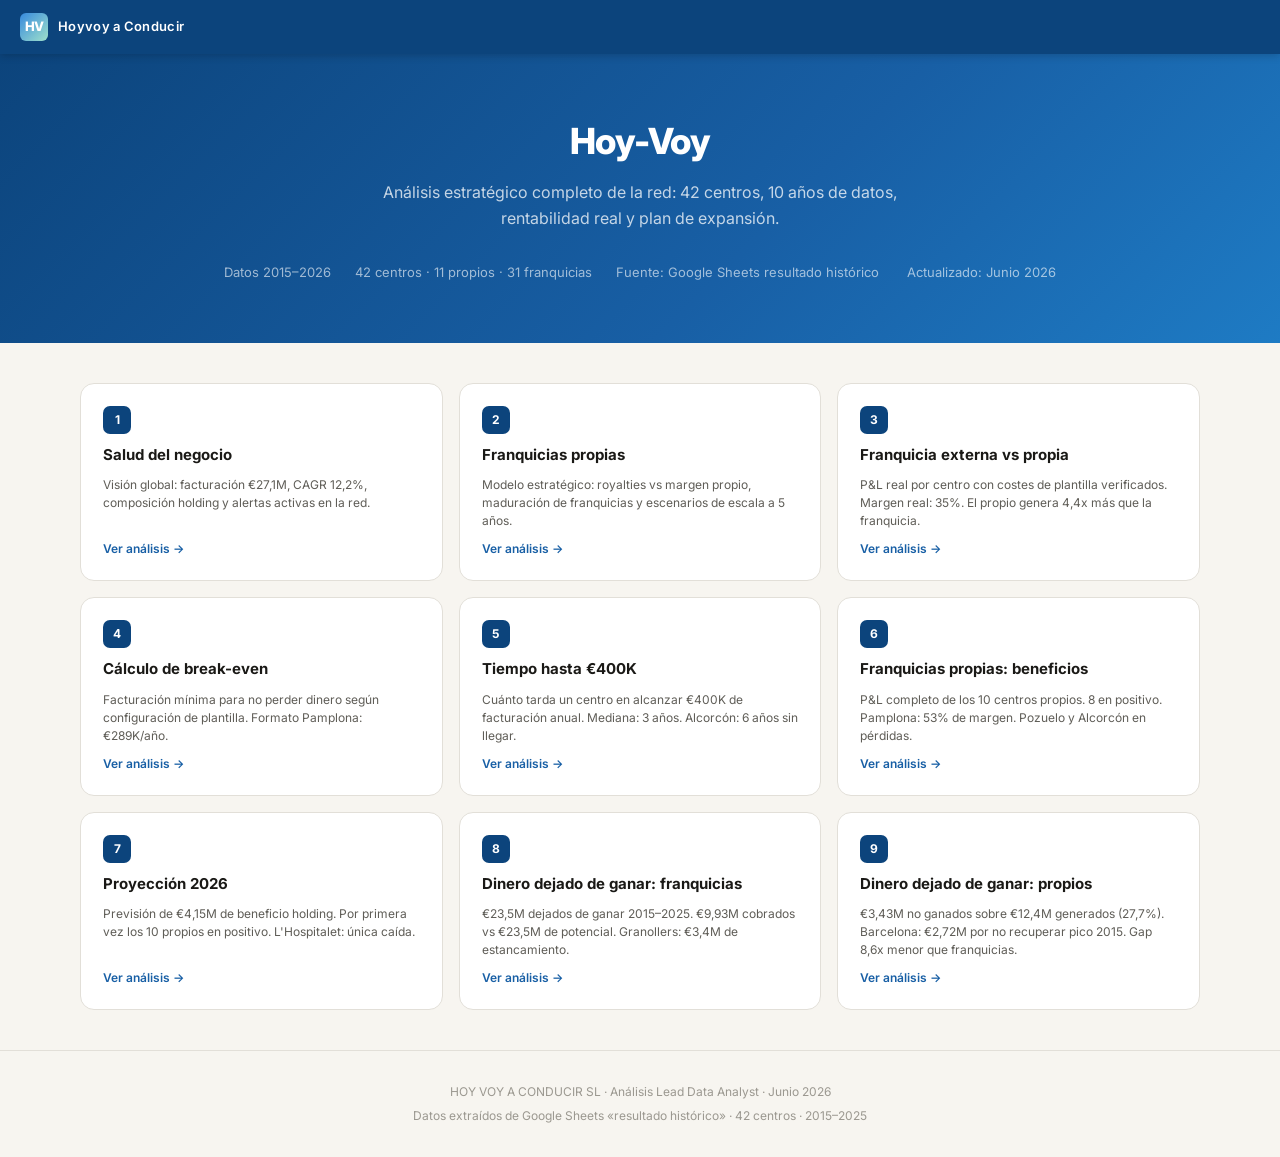
==== index.html @ 57c3301b "First deploy" ====
<!DOCTYPE html>
<html lang="es">
<head>
    <meta charset="UTF-8">
    <meta name="viewport" content="width=device-width,initial-scale=1.0">
    <title>Hoyvoy</title>
    <link href="https://fonts.googleapis.com/css2?family=Inter:wght@400;500;600;700;800&display=swap" rel="stylesheet">
    <link rel="stylesheet" href="css/styles.css">
    <link rel="icon"
          href="data:image/svg+xml,<svg xmlns='http://www.w3.org/2000/svg' viewBox='0 0 32 32'><rect width='32' height='32' rx='6' fill='%230C447C'/><text x='6' y='23' font-size='18' font-weight='900' font-family='system-ui' fill='white'>HV</text></svg>">
    <style>
        .hero {
            background: linear-gradient(135deg, #0C447C 0%, #185FA5 60%, #1E7BC4 100%);
            padding: 60px 40px;
            text-align: center;
            color: #fff;
        }

        .hero-title {
            font-size: 36px;
            font-weight: 800;
            letter-spacing: -0.5px;
            margin-bottom: 12px;
        }

        .hero-sub {
            font-size: 16px;
            color: rgba(255, 255, 255, .75);
            max-width: 560px;
            margin: 0 auto 32px;
            line-height: 1.6;
        }

        .hero-meta {
            display: flex;
            gap: 24px;
            justify-content: center;
            flex-wrap: wrap;
        }

        .hero-meta span {
            font-size: 13px;
            color: rgba(255, 255, 255, .6);
            display: flex;
            align-items: center;
            gap: 6px;
        }

        .grid {
            display: grid;
            grid-template-columns:repeat(auto-fill, minmax(280px, 1fr));
            gap: 16px;
            padding: 40px;
            max-width: 1200px;
            margin: 0 auto;
        }

        .card {
            background: #fff;
            border: 1px solid var(--border);
            border-radius: var(--radius-lg);
            padding: 22px;
            text-decoration: none;
            color: inherit;
            transition: all .2s;
            display: flex;
            flex-direction: column;
            gap: 10px;
        }

        .card:hover {
            border-color: var(--red);
            box-shadow: 0 8px 24px rgba(12, 68, 124, .12);
            transform: translateY(-2px);
        }

        .card-num {
            width: 28px;
            height: 28px;
            border-radius: 7px;
            background: var(--blue-dark);
            color: #fff;
            font-size: 12px;
            font-weight: 700;
            display: flex;
            align-items: center;
            justify-content: center;
        }

        .card-title {
            font-size: 15px;
            font-weight: 700;
            color: var(--text);
        }

        .card-desc {
            font-size: 12px;
            color: var(--text-2);
            line-height: 1.5;
            flex: 1;
        }

        .card-arrow {
            font-size: 12px;
            color: var(--blue-mid);
            font-weight: 600;
        }

        .footer {
            text-align: center;
            padding: 32px;
            color: var(--text-3);
            font-size: 12px;
            border-top: 1px solid var(--border);
        }
    </style>
</head>
<body>
<nav class="topbar">
    <a href="index.html" class="topbar-logo">
        <div class="logo-mark">HV</div>
        <div>
            <div class="logo-text">Hoyvoy a Conducir</div>
        </div>
    </a>
</nav>

<div class="hero">
    <h1 class="hero-title">Hoy-Voy</h1>
    <p class="hero-sub">Análisis estratégico completo de la red: 42 centros, 10 años de datos, rentabilidad real y plan
        de expansión.</p>
    <div class="hero-meta">
        <span> Datos 2015–2026</span>
        <span> 42 centros · 11 propios · 31 franquicias</span>
        <span> Fuente: Google Sheets resultado histórico</span>
        <span>️ Actualizado: Junio 2026</span>
    </div>
</div>

<div class="grid">
    <a href="hoyvoy_business_intelligence_dashboard.html" class="card">
        <div class="card-num">1</div>
        <div class="card-title">Salud del negocio</div>
        <div class="card-desc">Visión global: facturación €27,1M, CAGR 12,2%, composición holding y alertas activas en
            la red.
        </div>
        <div class="card-arrow">Ver análisis →</div>
    </a>
    <a href="hoyvoy_modelo_negocio_estrategico.html" class="card">
        <div class="card-num">2</div>
        <div class="card-title">Franquicias propias</div>
        <div class="card-desc">Modelo estratégico: royalties vs margen propio, maduración de franquicias y escenarios de
            escala a 5 años.
        </div>
        <div class="card-arrow">Ver análisis →</div>
    </a>
    <a href="hoyvoy_rentabilidad_real_propios.html" class="card">
        <div class="card-num">3</div>
        <div class="card-title">Franquicia externa vs propia</div>
        <div class="card-desc">P&L real por centro con costes de plantilla verificados. Margen real: 35%. El propio
            genera 4,4x más que la franquicia.
        </div>
        <div class="card-arrow">Ver análisis →</div>
    </a>
    <a href="hoyvoy_breakeven_centro_propio.html" class="card">
        <div class="card-num">4</div>
        <div class="card-title">Cálculo de break-even</div>
        <div class="card-desc">Facturación mínima para no perder dinero según configuración de plantilla. Formato
            Pamplona: €289K/año.
        </div>
        <div class="card-arrow">Ver análisis →</div>
    </a>
    <a href="hoyvoy_tiempo_400k.html" class="card">
        <div class="card-num">5</div>
        <div class="card-title">Tiempo hasta €400K</div>
        <div class="card-desc">Cuánto tarda un centro en alcanzar €400K de facturación anual. Mediana: 3 años. Alcorcón:
            6 años sin llegar.
        </div>
        <div class="card-arrow">Ver análisis →</div>
    </a>
    <a href="hoyvoy_propios_rentabilidad.html" class="card">
        <div class="card-num">6</div>
        <div class="card-title">Franquicias propias: beneficios</div>
        <div class="card-desc">P&L completo de los 10 centros propios. 8 en positivo. Pamplona: 53% de margen. Pozuelo y
            Alcorcón en pérdidas.
        </div>
        <div class="card-arrow">Ver análisis →</div>
    </a>
    <a href="hoyvoy_proyeccion_2026.html" class="card">
        <div class="card-num">7</div>
        <div class="card-title">Proyección 2026</div>
        <div class="card-desc">Previsión de €4,15M de beneficio holding. Por primera vez los 10 propios en positivo.
            L'Hospitalet: única caída.
        </div>
        <div class="card-arrow">Ver análisis →</div>
    </a>
    <a href="hoyvoy_dinero_perdido_franquicias.html" class="card">
        <div class="card-num">8</div>
        <div class="card-title">Dinero dejado de ganar: franquicias</div>
        <div class="card-desc">€23,5M dejados de ganar 2015–2025. €9,93M cobrados vs €23,5M de potencial. Granollers:
            €3,4M de estancamiento.
        </div>
        <div class="card-arrow">Ver análisis →</div>
    </a>
    <a href="hoyvoy_propios_dinero_perdido.html" class="card">
        <div class="card-num">9</div>
        <div class="card-title">Dinero dejado de ganar: propios</div>
        <div class="card-desc">€3,43M no ganados sobre €12,4M generados (27,7%). Barcelona: €2,72M por no recuperar pico
            2015. Gap 8,6x menor que franquicias.
        </div>
        <div class="card-arrow">Ver análisis →</div>
    </a>
</div>

<footer class="footer">
    <p>HOY VOY A CONDUCIR SL · Análisis Lead Data Analyst · Junio 2026</p>
    <p style="margin-top:6px">Datos extraídos de Google Sheets «resultado histórico» · 42 centros · 2015–2025</p>
</footer>
<script src="js/utils.js"></script>
<script src="js/nav.js"></script>
</body>
</html>
---- css/styles.css ----
/* ============================================================
   HOYVOY BUSINESS INTELLIGENCE — Estilos globales
   Paleta: Azul marino #0C447C | Azul medio #185FA5 | Azul claro #378ADD
           Verde #3B6D11 | Ámbar #BA7517 | Rojo #A32D2D
           Fondo #F7F5F0 | Superficie #FFFFFF | Borde #E2DFD8
   ============================================================ */

*, *::before, *::after { box-sizing: border-box; margin: 0; padding: 0; }

:root {
  --blue-dark:   #0C447C;
  --blue-mid:    #185FA5;
  --blue-light:  #378ADD;
  --blue-pale:   #B5D4F4;
  --green:       #3B6D11;
  --green-pale:  #EAF3DE;
  --amber:       #BA7517;
  --amber-pale:  #FAEEDA;
  --red:         #A32D2D;
  --red-pale:    #FCEBEB;
  --bg:          #F7F5F0;
  --surface:     #FFFFFF;
  --border:      #E2DFD8;
  --text:        #1A1916;
  --text-2:      #5F5D57;
  --text-3:      #9B9890;
  --radius-sm:   6px;
  --radius-md:   10px;
  --radius-lg:   14px;
  --shadow-sm:   0 1px 3px rgba(0,0,0,.07);
  --shadow-md:   0 4px 16px rgba(0,0,0,.10);
  --font-sans:   'Inter', system-ui, -apple-system, sans-serif;
  --font-mono:   'JetBrains Mono', 'Fira Code', monospace;
}

html { font-size: 16px; scroll-behavior: smooth; }
body {
  font-family: var(--font-sans);
  background: var(--bg);
  color: var(--text);
  line-height: 1.5;
  min-height: 100vh;
}

/* ── TOPBAR ── */
.topbar {
  position: sticky; top: 0; z-index: 100;
  background: var(--blue-dark);
  display: flex; align-items: center;
  gap: 12px;
  padding: 0 20px;
  height: 54px;
  box-shadow: 0 2px 8px rgba(0,0,0,.18);
  overflow: hidden;
}
.topbar-logo {
  display: flex; align-items: center; gap: 10px;
  text-decoration: none;
  flex-shrink: 0;
}
.topbar-logo .logo-mark {
  width: 28px; height: 28px; border-radius: 6px;
  background: linear-gradient(135deg, #378ADD, #9FE1CB);
  display: flex; align-items: center; justify-content: center;
  font-size: 13px; font-weight: 800; color: #fff;
  letter-spacing: -0.5px;
}
.topbar-logo .logo-text {
  font-size: 13px; font-weight: 600; color: #fff;
  letter-spacing: 0.3px;
}
.topbar-logo .logo-sub {
  font-size: 10px; color: rgba(255,255,255,.5);
  letter-spacing: 1px; text-transform: uppercase;
}
.topbar-nav {
  display: flex; align-items: center; gap: 2px;
  overflow-x: auto;
  scrollbar-width: none;
  flex: 1;
  min-width: 0;
}
.topbar-nav::-webkit-scrollbar { display: none; }
.topbar-nav a {
  color: rgba(255,255,255,.65);
  text-decoration: none;
  font-size: 11.5px;
  padding: 5px 8px;
  border-radius: var(--radius-sm);
  transition: all .15s;
  white-space: nowrap;
  flex-shrink: 0;
}
.topbar-nav a:hover { background: rgba(255,255,255,.1); color: #fff; }
.topbar-nav a.active { background: rgba(255,255,255,.15); color: #fff; font-weight: 600; }

/* ── SIDEBAR (índice lateral) ── */
.layout {
  display: grid;
  grid-template-columns: 220px 1fr;
  min-height: calc(100vh - 54px);
}
.sidebar {
  background: var(--surface);
  border-right: 1px solid var(--border);
  padding: 24px 16px;
  position: sticky; top: 54px;
  height: calc(100vh - 54px);
  overflow-y: auto;
}
.sidebar-section {
  font-size: 10px; font-weight: 700; letter-spacing: 1px;
  text-transform: uppercase; color: var(--text-3);
  padding: 0 8px; margin: 20px 0 6px;
}
.sidebar-section:first-child { margin-top: 0; }
.sidebar a {
  display: flex; align-items: center; gap: 8px;
  color: var(--text-2);
  text-decoration: none;
  font-size: 12.5px;
  padding: 7px 10px;
  border-radius: var(--radius-sm);
  transition: all .15s;
  line-height: 1.3;
}
.sidebar a:hover { background: var(--bg); color: var(--text); }
.sidebar a.active {
  background: #EBF3FB;
  color: var(--blue-mid);
  font-weight: 600;
}
.sidebar a .num {
  font-size: 10px; font-weight: 700;
  background: var(--blue-pale);
  color: var(--blue-dark);
  width: 18px; height: 18px;
  border-radius: 4px;
  display: flex; align-items: center; justify-content: center;
  flex-shrink: 0;
}
.sidebar a.active .num { background: var(--blue-mid); color: #fff; }

/* ── MAIN CONTENT ── */
.main { padding: 32px 36px; max-width: 1100px; }

/* ── PAGE HEADER ── */
.page-header {
  margin-bottom: 28px;
  padding-bottom: 20px;
  border-bottom: 1px solid var(--border);
}
.page-eyebrow {
  font-size: 11px; font-weight: 700; letter-spacing: 1.2px;
  text-transform: uppercase; color: var(--blue-mid);
  margin-bottom: 6px;
}
.page-title {
  font-size: 26px; font-weight: 700;
  color: var(--text); line-height: 1.2;
  margin-bottom: 8px;
}
.page-subtitle {
  font-size: 14px; color: var(--text-2); line-height: 1.5;
}
.page-meta {
  display: flex; gap: 16px; margin-top: 12px; flex-wrap: wrap;
}
.page-meta-item {
  font-size: 11px; color: var(--text-3);
  display: flex; align-items: center; gap: 4px;
}

/* ── KPI GRID ── */
.kpi-grid {
  display: grid;
  grid-template-columns: repeat(auto-fit, minmax(160px, 1fr));
  gap: 12px;
  margin-bottom: 28px;
}
.kpi-card {
  background: var(--surface);
  border: 1px solid var(--border);
  border-radius: var(--radius-md);
  padding: 16px 18px;
  box-shadow: var(--shadow-sm);
}
.kpi-card.highlight { border-color: var(--blue-mid); border-width: 2px; }
.kpi-label {
  font-size: 11px; color: var(--text-3);
  font-weight: 500; margin-bottom: 4px; line-height: 1.3;
}
.kpi-value {
  font-size: 24px; font-weight: 700;
  line-height: 1; margin-bottom: 4px;
  color: var(--blue-dark);
}
.kpi-value.green { color: var(--green); }
.kpi-value.red   { color: var(--red);   }
.kpi-value.amber { color: var(--amber); }
.kpi-sub {
  font-size: 11px; color: var(--text-3); line-height: 1.4;
}

/* ── CHART CARD ── */
.chart-card {
  background: var(--surface);
  border: 1px solid var(--border);
  border-radius: var(--radius-lg);
  padding: 20px 22px;
  margin-bottom: 20px;
  box-shadow: var(--shadow-sm);
}
.chart-title {
  font-size: 13px; font-weight: 600; color: var(--text);
  margin-bottom: 4px;
}
.chart-sub {
  font-size: 11px; color: var(--text-3);
  margin-bottom: 14px;
}
.chart-legend {
  display: flex; gap: 14px; flex-wrap: wrap;
  margin-top: 10px;
}
.chart-legend-item {
  display: flex; align-items: center; gap: 5px;
  font-size: 11px; color: var(--text-2);
}
.legend-dot {
  width: 10px; height: 10px;
  border-radius: 2px; flex-shrink: 0;
}

/* ── TAB NAV ── */
.tab-nav {
  display: flex; gap: 6px; flex-wrap: wrap;
  margin-bottom: 20px;
  border-bottom: 1px solid var(--border);
  padding-bottom: 12px;
}
.tab-btn {
  background: none;
  border: 1px solid var(--border);
  border-radius: var(--radius-sm);
  padding: 6px 14px;
  font-size: 12px; font-weight: 500;
  color: var(--text-2);
  cursor: pointer;
  transition: all .15s;
  font-family: var(--font-sans);
}
.tab-btn:hover { border-color: var(--blue-light); color: var(--blue-mid); }
.tab-btn.active {
  background: var(--blue-mid);
  border-color: var(--blue-mid);
  color: #fff;
}
.tab-content { display: none; }
.tab-content.active { display: block; }

/* ── ALERT / INSIGHT CARDS ── */
.insight { border-radius: var(--radius-md); padding: 14px 16px; margin-bottom: 10px; }
.insight-title { font-size: 13px; font-weight: 600; margin-bottom: 4px; }
.insight-body  { font-size: 12px; line-height: 1.6; color: var(--text-2); }
.insight.red    { background: var(--red-pale);   border-left: 4px solid var(--red);   }
.insight.amber  { background: var(--amber-pale); border-left: 4px solid var(--amber); }
.insight.green  { background: var(--green-pale); border-left: 4px solid var(--green); }
.insight.blue   { background: #E6F1FB;           border-left: 4px solid var(--blue-mid); }

/* ── BADGE / PILL ── */
.badge {
  display: inline-flex; align-items: center;
  font-size: 10px; font-weight: 600; padding: 2px 8px;
  border-radius: 20px; white-space: nowrap;
}
.badge.green { background: var(--green-pale); color: var(--green); }
.badge.red   { background: var(--red-pale);   color: var(--red);   }
.badge.amber { background: var(--amber-pale); color: var(--amber); }
.badge.blue  { background: #E6F1FB;           color: var(--blue-mid); }
.badge.dark  { background: var(--blue-dark);  color: #fff; }

/* ── DATA TABLE ── */
.data-table {
  width: 100%; border-collapse: collapse;
  font-size: 12px;
}
.data-table th {
  text-align: left; padding: 8px 12px;
  font-size: 11px; font-weight: 600; color: var(--text-3);
  border-bottom: 1px solid var(--border);
  white-space: nowrap;
}
.data-table td {
  padding: 8px 12px;
  border-bottom: 1px solid var(--border);
  color: var(--text-2);
}
.data-table tr:last-child td { border-bottom: none; }
.data-table tr:hover td { background: var(--bg); }
.data-table td.strong { font-weight: 600; color: var(--text); }
.data-table td.mono { font-family: var(--font-mono); font-size: 11px; }
.data-table tfoot td {
  font-weight: 700; color: var(--text);
  border-top: 1px solid var(--border);
  border-bottom: none;
}

/* ── TWO-COLUMN GRID ── */
.col-2 { display: grid; grid-template-columns: 1fr 1fr; gap: 16px; }
.col-3 { display: grid; grid-template-columns: 1fr 1fr 1fr; gap: 12px; }

/* ── PHASE BLOCK ── */
.phase-block {
  border-radius: var(--radius-lg);
  overflow: hidden;
  margin-bottom: 16px;
  box-shadow: var(--shadow-sm);
}
.phase-header {
  padding: 10px 16px;
  font-size: 12px; font-weight: 700; color: #fff;
}
.phase-body {
  background: var(--surface);
  border: 1px solid var(--border);
  border-top: none;
  padding: 14px 16px;
}
.phase-action {
  display: flex; gap: 12px;
  padding: 10px 0;
  border-bottom: 1px solid var(--border);
}
.phase-action:last-child { border-bottom: none; }
.phase-action-icon { font-size: 18px; flex-shrink: 0; margin-top: 1px; }
.phase-action-title { font-size: 13px; font-weight: 600; margin-bottom: 3px; }
.phase-action-desc  { font-size: 12px; color: var(--text-2); line-height: 1.5; }

/* ── PROGRESS BAR ── */
.progress-wrap { background: var(--border); border-radius: 4px; height: 6px; }
.progress-fill { height: 6px; border-radius: 4px; }

/* ── RESPONSIVE ── */
@media (max-width: 900px) {
  .layout { grid-template-columns: 1fr; }
  .sidebar { display: none; }
  .main { padding: 20px 16px; }
  .kpi-grid { grid-template-columns: repeat(2, 1fr); }
  .col-2, .col-3 { grid-template-columns: 1fr; }
  .topbar-nav { display: none; }
}
@media (max-width: 480px) {
  .kpi-grid { grid-template-columns: 1fr; }
  .page-title { font-size: 20px; }
}

/* ── UTILITIES ── */
.mt-4  { margin-top:  4px; }
.mt-8  { margin-top:  8px; }
.mt-12 { margin-top: 12px; }
.mt-16 { margin-top: 16px; }
.mt-24 { margin-top: 24px; }
.mb-4  { margin-bottom:  4px; }
.mb-8  { margin-bottom:  8px; }
.mb-12 { margin-bottom: 12px; }
.mb-16 { margin-bottom: 16px; }
.mb-20 { margin-bottom: 20px; }
.text-right { text-align: right; }
.text-center { text-align: center; }
.text-sm  { font-size: 11px; }
.text-xs  { font-size: 10px; }
.text-muted { color: var(--text-3); }
.text-green { color: var(--green); }
.text-red   { color: var(--red);   }
.text-amber { color: var(--amber); }
.text-blue  { color: var(--blue-mid); }
.font-bold  { font-weight: 700; }
.surface-card {
  background: var(--surface);
  border: 1px solid var(--border);
  border-radius: var(--radius-md);
  padding: 16px;
  box-shadow: var(--shadow-sm);
}
.divider {
  border: none;
  border-top: 1px solid var(--border);
  margin: 20px 0;
}
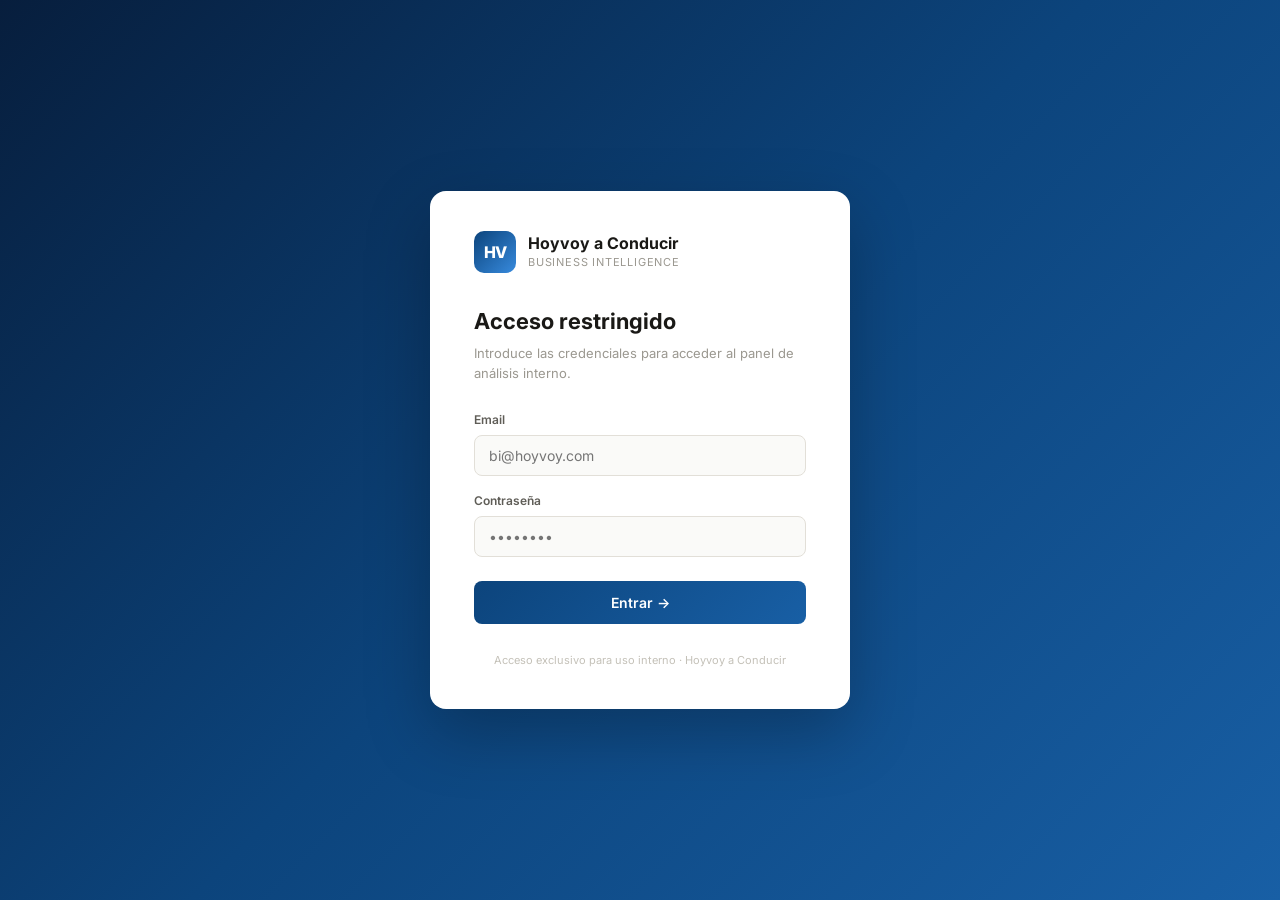
==== commit d0aa8c77: "add auth" ====
--- a/index.html
+++ b/index.html
@@ -6,217 +6,287 @@
     <title>Hoyvoy</title>
     <link href="https://fonts.googleapis.com/css2?family=Inter:wght@400;500;600;700;800&display=swap" rel="stylesheet">
     <link rel="stylesheet" href="css/styles.css">
-    <link rel="icon"
-          href="data:image/svg+xml,<svg xmlns='http://www.w3.org/2000/svg' viewBox='0 0 32 32'><rect width='32' height='32' rx='6' fill='%230C447C'/><text x='6' y='23' font-size='18' font-weight='900' font-family='system-ui' fill='white'>HV</text></svg>">
+    <link rel="icon" href="data:image/svg+xml,<svg xmlns='http://www.w3.org/2000/svg' viewBox='0 0 32 32'><rect width='32' height='32' rx='6' fill='%230C447C'/><text x='6' y='23' font-size='18' font-weight='900' font-family='system-ui' fill='white'>HV</text></svg>">
     <style>
-        .hero {
-            background: linear-gradient(135deg, #0C447C 0%, #185FA5 60%, #1E7BC4 100%);
-            padding: 60px 40px;
-            text-align: center;
-            color: #fff;
-        }
-
-        .hero-title {
-            font-size: 36px;
-            font-weight: 800;
-            letter-spacing: -0.5px;
-            margin-bottom: 12px;
-        }
-
-        .hero-sub {
-            font-size: 16px;
-            color: rgba(255, 255, 255, .75);
-            max-width: 560px;
-            margin: 0 auto 32px;
-            line-height: 1.6;
-        }
-
-        .hero-meta {
-            display: flex;
-            gap: 24px;
-            justify-content: center;
-            flex-wrap: wrap;
-        }
-
-        .hero-meta span {
-            font-size: 13px;
-            color: rgba(255, 255, 255, .6);
-            display: flex;
-            align-items: center;
-            gap: 6px;
-        }
-
-        .grid {
-            display: grid;
-            grid-template-columns:repeat(auto-fill, minmax(280px, 1fr));
-            gap: 16px;
-            padding: 40px;
-            max-width: 1200px;
-            margin: 0 auto;
-        }
-
-        .card {
-            background: #fff;
-            border: 1px solid var(--border);
-            border-radius: var(--radius-lg);
-            padding: 22px;
-            text-decoration: none;
-            color: inherit;
-            transition: all .2s;
-            display: flex;
-            flex-direction: column;
-            gap: 10px;
-        }
-
-        .card:hover {
-            border-color: var(--red);
-            box-shadow: 0 8px 24px rgba(12, 68, 124, .12);
-            transform: translateY(-2px);
-        }
-
-        .card-num {
-            width: 28px;
-            height: 28px;
-            border-radius: 7px;
-            background: var(--blue-dark);
-            color: #fff;
-            font-size: 12px;
-            font-weight: 700;
+        /* ─── LOGIN ─────────────────────────────────────── */
+        .login-wrap {
+            min-height: 100vh;
             display: flex;
             align-items: center;
             justify-content: center;
-        }
-
-        .card-title {
-            font-size: 15px;
-            font-weight: 700;
-            color: var(--text);
-        }
-
-        .card-desc {
-            font-size: 12px;
-            color: var(--text-2);
-            line-height: 1.5;
-            flex: 1;
-        }
-
-        .card-arrow {
-            font-size: 12px;
-            color: var(--blue-mid);
-            font-weight: 600;
-        }
-
-        .footer {
-            text-align: center;
-            padding: 32px;
-            color: var(--text-3);
-            font-size: 12px;
-            border-top: 1px solid var(--border);
-        }
+            background: linear-gradient(135deg, #071E3D 0%, #0C447C 50%, #185FA5 100%);
+            padding: 24px;
+        }
+        .login-card {
+            background: #fff;
+            border-radius: 16px;
+            padding: 40px 44px;
+            width: 100%;
+            max-width: 420px;
+            box-shadow: 0 24px 64px rgba(0,0,0,.25);
+        }
+        .login-logo {
+            display: flex;
+            align-items: center;
+            gap: 12px;
+            margin-bottom: 32px;
+        }
+        .login-logo-mark {
+            width: 42px; height: 42px;
+            border-radius: 10px;
+            background: linear-gradient(135deg, #0C447C, #378ADD);
+            display: flex; align-items: center; justify-content: center;
+            font-size: 16px; font-weight: 800; color: #fff; letter-spacing: -0.5px;
+        }
+        .login-logo-text { font-size: 16px; font-weight: 700; color: #1A1916; line-height: 1.2; }
+        .login-logo-sub  { font-size: 11px; color: #9B9890; letter-spacing: 0.8px; text-transform: uppercase; }
+        .login-title     { font-size: 22px; font-weight: 700; color: #1A1916; margin-bottom: 6px; }
+        .login-subtitle  { font-size: 13px; color: #9B9890; margin-bottom: 28px; line-height: 1.5; }
+        .login-field     { margin-bottom: 16px; }
+        .login-label     { display: block; font-size: 12px; font-weight: 600; color: #5F5D57; margin-bottom: 6px; }
+        .login-input {
+            width: 100%; padding: 11px 14px;
+            border: 1.5px solid #E2DFD8; border-radius: 8px;
+            font-size: 14px; font-family: inherit; color: #1A1916;
+            background: #FAFAF8; outline: none;
+            transition: border-color .15s, box-shadow .15s;
+            box-sizing: border-box;
+        }
+        .login-input:focus {
+            border-color: #185FA5;
+            box-shadow: 0 0 0 3px rgba(24,95,165,.12);
+            background: #fff;
+        }
+        .login-btn {
+            width: 100%; padding: 13px;
+            background: linear-gradient(135deg, #0C447C, #185FA5);
+            color: #fff; border: none; border-radius: 8px;
+            font-size: 14px; font-weight: 600; font-family: inherit;
+            cursor: pointer; margin-top: 8px;
+            transition: opacity .15s, transform .1s;
+        }
+        .login-btn:hover  { opacity: .92; }
+        .login-btn:active { transform: scale(.99); }
+        .login-error {
+            display: none;
+            background: #FCEBEB; border: 1px solid #E24B4A; color: #A32D2D;
+            border-radius: 8px; padding: 10px 14px;
+            font-size: 12px; margin-top: 14px; text-align: center;
+        }
+        .login-footer {
+            text-align: center; font-size: 11px;
+            color: #C4C1B8; margin-top: 28px;
+        }
+        @keyframes shake {
+            0%,100% { transform: translateX(0); }
+            20%      { transform: translateX(-8px); }
+            40%      { transform: translateX(8px); }
+            60%      { transform: translateX(-6px); }
+            80%      { transform: translateX(6px); }
+        }
+        .shake { animation: shake .4s ease; }
+
+        /* ─── DASHBOARD ──────────────────────────────────── */
+        .dashboard-wrap { display: none; }
+        .dash-topbar {
+            display: flex; align-items: center; justify-content: space-between;
+            padding: 0 28px; height: 54px;
+            background: #0C447C;
+            box-shadow: 0 2px 8px rgba(0,0,0,.18);
+        }
+        .dash-topbar-left { display: flex; align-items: center; gap: 10px; text-decoration: none; }
+        .logo-mark-top {
+            width: 28px; height: 28px; border-radius: 6px;
+            background: linear-gradient(135deg, #378ADD, #9FE1CB);
+            display: flex; align-items: center; justify-content: center;
+            font-size: 13px; font-weight: 800; color: #fff; letter-spacing: -0.5px;
+        }
+        .logo-text-top  { font-size: 13px; font-weight: 600; color: #fff; }
+        .dash-user { display: flex; align-items: center; gap: 12px; font-size: 12px; color: rgba(255,255,255,.65); }
+        .logout-btn {
+            background: none; border: 1px solid rgba(255,255,255,.25); border-radius: 6px;
+            padding: 5px 12px; font-size: 11px; font-family: inherit;
+            color: rgba(255,255,255,.65); cursor: pointer; transition: all .15s;
+        }
+        .logout-btn:hover { border-color: #E24B4A; color: #E24B4A; }
+
+        /* ─── TU CSS ORIGINAL ────────────────────────────── */
+        .hero {
+            background: linear-gradient(135deg, #0C447C 0%, #185FA5 60%, #1E7BC4 100%);
+            padding: 60px 40px; text-align: center; color: #fff;
+        }
+        .hero-title { font-size: 36px; font-weight: 800; letter-spacing: -0.5px; margin-bottom: 12px; }
+        .hero-sub { font-size: 16px; color: rgba(255,255,255,.75); max-width: 560px; margin: 0 auto 32px; line-height: 1.6; }
+        .hero-meta { display: flex; gap: 24px; justify-content: center; flex-wrap: wrap; }
+        .hero-meta span { font-size: 13px; color: rgba(255,255,255,.6); display: flex; align-items: center; gap: 6px; }
+        .grid {
+            display: grid; grid-template-columns: repeat(auto-fill, minmax(280px, 1fr));
+            gap: 16px; padding: 40px; max-width: 1200px; margin: 0 auto;
+        }
+        .card {
+            background: #fff; border: 1px solid var(--border); border-radius: var(--radius-lg);
+            padding: 22px; text-decoration: none; color: inherit;
+            transition: all .2s; display: flex; flex-direction: column; gap: 10px;
+        }
+        .card:hover { border-color: var(--blue-mid); box-shadow: 0 8px 24px rgba(12,68,124,.12); transform: translateY(-2px); }
+        .card-num { width: 28px; height: 28px; border-radius: 7px; background: var(--blue-dark); color: #fff; font-size: 12px; font-weight: 700; display: flex; align-items: center; justify-content: center; }
+        .card-title  { font-size: 15px; font-weight: 700; color: var(--text); }
+        .card-desc   { font-size: 12px; color: var(--text-2); line-height: 1.5; flex: 1; }
+        .card-arrow  { font-size: 12px; color: var(--blue-mid); font-weight: 600; }
+        .footer { text-align: center; padding: 32px; color: var(--text-3); font-size: 12px; border-top: 1px solid var(--border); }
     </style>
 </head>
 <body>
-<nav class="topbar">
-    <a href="index.html" class="topbar-logo">
-        <div class="logo-mark">HV</div>
-        <div>
-            <div class="logo-text">Hoyvoy a Conducir</div>
+
+<!-- ═══════════════════════════════════════════════
+     PANTALLA DE LOGIN — visible hasta que autentique
+═══════════════════════════════════════════════ -->
+<div class="login-wrap" id="login-wrap">
+    <div class="login-card" id="login-card-el">
+        <div class="login-logo">
+            <div class="login-logo-mark">HV</div>
+            <div>
+                <div class="login-logo-text">Hoyvoy a Conducir</div>
+                <div class="login-logo-sub">Business Intelligence</div>
+            </div>
         </div>
-    </a>
-</nav>
-
-<div class="hero">
-    <h1 class="hero-title">Hoy-Voy</h1>
-    <p class="hero-sub">Análisis estratégico completo de la red: 42 centros, 10 años de datos, rentabilidad real y plan
-        de expansión.</p>
-    <div class="hero-meta">
-        <span> Datos 2015–2026</span>
-        <span> 42 centros · 11 propios · 31 franquicias</span>
-        <span> Fuente: Google Sheets resultado histórico</span>
-        <span>️ Actualizado: Junio 2026</span>
+        <h1 class="login-title">Acceso restringido</h1>
+        <p class="login-subtitle">Introduce las credenciales para acceder al panel de análisis interno.</p>
+        <form id="login-form" novalidate>
+            <div class="login-field">
+                <label class="login-label" for="login-email">Email</label>
+                <input class="login-input" type="email" id="login-email"
+                       placeholder="bi@hoyvoy.com" autocomplete="email" required>
+            </div>
+            <div class="login-field">
+                <label class="login-label" for="login-password">Contraseña</label>
+                <input class="login-input" type="password" id="login-password"
+                       placeholder="••••••••" autocomplete="current-password" required>
+            </div>
+            <button class="login-btn" type="submit">Entrar →</button>
+            <div class="login-error" id="login-error"></div>
+        </form>
+        <p class="login-footer">Acceso exclusivo para uso interno · Hoyvoy a Conducir</p>
     </div>
 </div>
 
-<div class="grid">
-    <a href="hoyvoy_business_intelligence_dashboard.html" class="card">
-        <div class="card-num">1</div>
-        <div class="card-title">Salud del negocio</div>
-        <div class="card-desc">Visión global: facturación €27,1M, CAGR 12,2%, composición holding y alertas activas en
-            la red.
+<!-- ═══════════════════════════════════════════════
+     DASHBOARD — tu contenido original, oculto hasta login
+═══════════════════════════════════════════════ -->
+<div class="dashboard-wrap" id="dashboard-wrap">
+
+    <!-- Topbar con botón de cerrar sesión -->
+    <nav class="dash-topbar">
+        <a href="index.html" class="dash-topbar-left">
+            <div class="logo-mark-top">HV</div>
+            <div class="logo-text-top">Hoyvoy a Conducir</div>
+        </a>
+        <div class="dash-user">
+            <span id="user-email-display"></span>
+            <button class="logout-btn" onclick="logout()">Cerrar sesión</button>
         </div>
-        <div class="card-arrow">Ver análisis →</div>
-    </a>
-    <a href="hoyvoy_modelo_negocio_estrategico.html" class="card">
-        <div class="card-num">2</div>
-        <div class="card-title">Franquicias propias</div>
-        <div class="card-desc">Modelo estratégico: royalties vs margen propio, maduración de franquicias y escenarios de
-            escala a 5 años.
+    </nav>
+
+    <!-- Tu hero original -->
+    <div class="hero">
+        <h1 class="hero-title">Hoy-Voy</h1>
+        <p class="hero-sub">Análisis estratégico completo de la red: 42 centros, 10 años de datos, rentabilidad real y plan de expansión.</p>
+        <div class="hero-meta">
+            <span>📅 Datos 2015–2026</span>
+            <span>🏢 42 centros · 11 propios · 31 franquicias</span>
+            <span>📊 Fuente: Google Sheets resultado histórico</span>
+            <span>🗓️ Actualizado: Junio 2026</span>
         </div>
-        <div class="card-arrow">Ver análisis →</div>
-    </a>
-    <a href="hoyvoy_rentabilidad_real_propios.html" class="card">
-        <div class="card-num">3</div>
-        <div class="card-title">Franquicia externa vs propia</div>
-        <div class="card-desc">P&L real por centro con costes de plantilla verificados. Margen real: 35%. El propio
-            genera 4,4x más que la franquicia.
-        </div>
-        <div class="card-arrow">Ver análisis →</div>
-    </a>
-    <a href="hoyvoy_breakeven_centro_propio.html" class="card">
-        <div class="card-num">4</div>
-        <div class="card-title">Cálculo de break-even</div>
-        <div class="card-desc">Facturación mínima para no perder dinero según configuración de plantilla. Formato
-            Pamplona: €289K/año.
-        </div>
-        <div class="card-arrow">Ver análisis →</div>
-    </a>
-    <a href="hoyvoy_tiempo_400k.html" class="card">
-        <div class="card-num">5</div>
-        <div class="card-title">Tiempo hasta €400K</div>
-        <div class="card-desc">Cuánto tarda un centro en alcanzar €400K de facturación anual. Mediana: 3 años. Alcorcón:
-            6 años sin llegar.
-        </div>
-        <div class="card-arrow">Ver análisis →</div>
-    </a>
-    <a href="hoyvoy_propios_rentabilidad.html" class="card">
-        <div class="card-num">6</div>
-        <div class="card-title">Franquicias propias: beneficios</div>
-        <div class="card-desc">P&L completo de los 10 centros propios. 8 en positivo. Pamplona: 53% de margen. Pozuelo y
-            Alcorcón en pérdidas.
-        </div>
-        <div class="card-arrow">Ver análisis →</div>
-    </a>
-    <a href="hoyvoy_proyeccion_2026.html" class="card">
-        <div class="card-num">7</div>
-        <div class="card-title">Proyección 2026</div>
-        <div class="card-desc">Previsión de €4,15M de beneficio holding. Por primera vez los 10 propios en positivo.
-            L'Hospitalet: única caída.
-        </div>
-        <div class="card-arrow">Ver análisis →</div>
-    </a>
-    <a href="hoyvoy_dinero_perdido_franquicias.html" class="card">
-        <div class="card-num">8</div>
-        <div class="card-title">Dinero dejado de ganar: franquicias</div>
-        <div class="card-desc">€23,5M dejados de ganar 2015–2025. €9,93M cobrados vs €23,5M de potencial. Granollers:
-            €3,4M de estancamiento.
-        </div>
-        <div class="card-arrow">Ver análisis →</div>
-    </a>
-    <a href="hoyvoy_propios_dinero_perdido.html" class="card">
-        <div class="card-num">9</div>
-        <div class="card-title">Dinero dejado de ganar: propios</div>
-        <div class="card-desc">€3,43M no ganados sobre €12,4M generados (27,7%). Barcelona: €2,72M por no recuperar pico
-            2015. Gap 8,6x menor que franquicias.
-        </div>
-        <div class="card-arrow">Ver análisis →</div>
-    </a>
-</div>
-
-<footer class="footer">
-    <p>HOY VOY A CONDUCIR SL · Análisis Lead Data Analyst · Junio 2026</p>
-    <p style="margin-top:6px">Datos extraídos de Google Sheets «resultado histórico» · 42 centros · 2015–2025</p>
-</footer>
+    </div>
+
+    <!-- Tu grid original -->
+    <div class="grid">
+        <a href="hoyvoy_business_intelligence_dashboard.html" class="card">
+            <div class="card-num">1</div>
+            <div class="card-title">Salud del negocio</div>
+            <div class="card-desc">Visión global: facturación €27,1M, CAGR 12,2%, composición holding y alertas activas en la red.</div>
+            <div class="card-arrow">Ver análisis →</div>
+        </a>
+        <a href="hoyvoy_modelo_negocio_estrategico.html" class="card">
+            <div class="card-num">2</div>
+            <div class="card-title">Franquicias propias</div>
+            <div class="card-desc">Modelo estratégico: royalties vs margen propio, maduración de franquicias y escenarios de escala a 5 años.</div>
+            <div class="card-arrow">Ver análisis →</div>
+        </a>
+        <a href="hoyvoy_rentabilidad_real_propios.html" class="card">
+            <div class="card-num">3</div>
+            <div class="card-title">Franquicia externa vs propia</div>
+            <div class="card-desc">P&L real por centro con costes de plantilla verificados. Margen real: 35%. El propio genera 4,4x más que la franquicia.</div>
+            <div class="card-arrow">Ver análisis →</div>
+        </a>
+        <a href="hoyvoy_breakeven_centro_propio.html" class="card">
+            <div class="card-num">4</div>
+            <div class="card-title">Cálculo de break-even</div>
+            <div class="card-desc">Facturación mínima para no perder dinero según configuración de plantilla. Formato Pamplona: €289K/año.</div>
+            <div class="card-arrow">Ver análisis →</div>
+        </a>
+        <a href="hoyvoy_tiempo_400k.html" class="card">
+            <div class="card-num">5</div>
+            <div class="card-title">Tiempo hasta €400K</div>
+            <div class="card-desc">Cuánto tarda un centro en alcanzar €400K de facturación anual. Mediana: 3 años. Alcorcón: 6 años sin llegar.</div>
+            <div class="card-arrow">Ver análisis →</div>
+        </a>
+        <a href="hoyvoy_propios_rentabilidad.html" class="card">
+            <div class="card-num">6</div>
+            <div class="card-title">Franquicias propias: beneficios</div>
+            <div class="card-desc">P&L completo de los 10 centros propios. 8 en positivo. Pamplona: 53% de margen. Pozuelo y Alcorcón en pérdidas.</div>
+            <div class="card-arrow">Ver análisis →</div>
+        </a>
+        <a href="hoyvoy_proyeccion_2026.html" class="card">
+            <div class="card-num">7</div>
+            <div class="card-title">Proyección 2026</div>
+            <div class="card-desc">Previsión de €4,15M de beneficio holding. Por primera vez los 10 propios en positivo. L'Hospitalet: única caída.</div>
+            <div class="card-arrow">Ver análisis →</div>
+        </a>
+        <a href="hoyvoy_dinero_perdido_franquicias.html" class="card">
+            <div class="card-num">8</div>
+            <div class="card-title">Dinero dejado de ganar: franquicias</div>
+            <div class="card-desc">€23,5M dejados de ganar 2015–2025. €9,93M cobrados vs €23,5M de potencial. Granollers: €3,4M de estancamiento.</div>
+            <div class="card-arrow">Ver análisis →</div>
+        </a>
+        <a href="hoyvoy_propios_dinero_perdido.html" class="card">
+            <div class="card-num">9</div>
+            <div class="card-title">Dinero dejado de ganar: propios</div>
+            <div class="card-desc">€3,43M no ganados sobre €12,4M generados (27,7%). Barcelona: €2,72M por no recuperar pico 2015. Gap 8,6x menor que franquicias.</div>
+            <div class="card-arrow">Ver análisis →</div>
+        </a>
+    </div>
+
+    <footer class="footer">
+        <p>HOY VOY A CONDUCIR SL · Análisis Lead Data Analyst · Junio 2026</p>
+        <p style="margin-top:6px">Datos extraídos de Google Sheets «resultado histórico» · 42 centros · 2015–2025</p>
+    </footer>
+
+</div><!-- fin dashboard-wrap -->
+
+<script src="js/auth.js"></script>
 <script src="js/utils.js"></script>
-<script src="js/nav.js"></script>
+<script>
+    const loginWrap   = document.getElementById('login-wrap');
+    const dashWrap    = document.getElementById('dashboard-wrap');
+    const userDisplay = document.getElementById('user-email-display');
+
+    function showDashboard() {
+        loginWrap.style.display = 'none';
+        dashWrap.style.display  = 'block';
+        userDisplay.textContent = AUTH.email;
+    }
+
+    // Si ya hay sesión válida, mostrar dashboard directamente
+    if (checkAuth()) {
+        showDashboard();
+    }
+
+    // Submit del formulario
+    document.getElementById('login-form').addEventListener('submit', function(e) {
+        handleLoginForm(e);
+        if (checkAuth()) showDashboard();
+    });
+</script>
 </body>
 </html>
